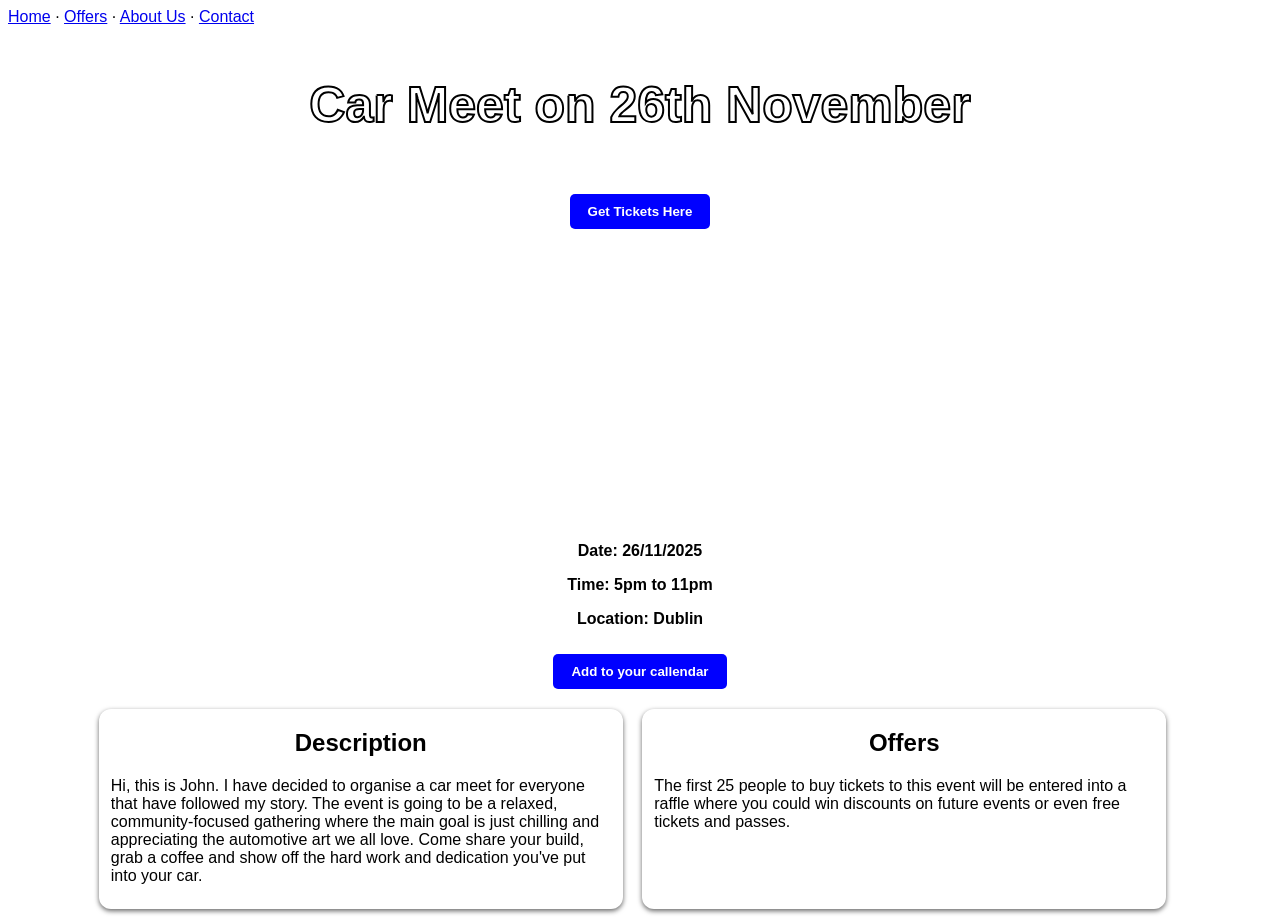
==== events_offers.html @ dd01a152 "Fix website functionality and form validation" ====
<!DOCTYPE html>
<html lang="en">
  <head>
    <meta charset="UTF-8">
    <meta name="viewport" content="width=device-width, initial-scale=1.0">
    <title>Events &amp; Offers</title>

    <style>
      body {
        font-family: Arial, Helvetica, sans-serif;
      }

      button {
        background-color: blue;
        color: white;
        border: none;
        padding: 10px 18px;
        border-radius: 5px;
        margin-top: 10px;
        cursor: pointer;
        font-weight: bold;
        transition: background-color 0.3s ease;
      }

      button:hover {
        background-color: #fca311;
        color: black
      }

      .page-heading {
        height: 450px;
        margin-top: 0px;
        text-align: center;
        background-image: url(https://wallpapercave.com/wp/wp12363799.jpg);
        background-size: cover;
        background-position: center;
      }

      .page-heading-text {
        font-size: 50px;
        font-weight: bold;
        color: white;
        -webkit-text-stroke: 2px black;
      }

      .event-info {
        text-align: center;
      }

      .event-info-text {
        font-size: 16px;
        font-weight: bold;
      }

      .event-description-offer {
        text-align: center;
        margin-top: 20px;
      }

      .description-offer{
        display: inline-block;
        width: 500px;
        height: 200px;
        border-radius: 12px;
        box-shadow: 0px 2px 5px rgba(0, 0, 0, 0.6);
        vertical-align: top;
        margin-right: 15px;
        padding-left: 12px;
        padding-right: 12px;
      }

      .description-offer-text {
        text-align: left;
      }

    </style>

  </head>
  <body>
    <nav><a href="index.html">Home</a> · <a href="pages/offers.html">Offers</a> · <a href="pages/about.html">About Us</a> · <a href="pages/contact.html">Contact</a></nav>
    <!-- Page Heading -->
    <div class="page-heading">
    <p class="page-heading-text">Car Meet on 26th November</p>
    <button class="tickets-button">Get Tickets Here</button>
    </div>

    <!-- Event Information -->
    <div class="event-info">
      <p class="event-info-text">Date: 26/11/2025</p>
      <p class="event-info-text">Time: 5pm to 11pm</p>
      <p class="event-info-text">Location: Dublin</p>
      <button class="callendar-button">Add to your callendar</button>
    </div>

    <!-- Event Description-->
    <div class="event-description-offer">
      <div class="description-offer">
        <h2>Description</h2>
        <p class="description-offer-text">
          Hi, this is John. I have decided to organise a car meet for everyone that have followed my story.
          The event is going to be a relaxed, community-focused gathering where the main goal is just chilling
          and appreciating the automotive art we all love. Come share your build, grab a coffee and show off the
          hard work and dedication you've put into your car.
        </p>
      </div>
      <div class="description-offer">
        <h2>Offers</h2>
        <p class="description-offer-text">
          The first 25 people to buy tickets to this event will be entered into a raffle where you could win
          discounts on future events or even free tickets and passes.
        </p>
      </div>
    </div>

  </body>
</html>
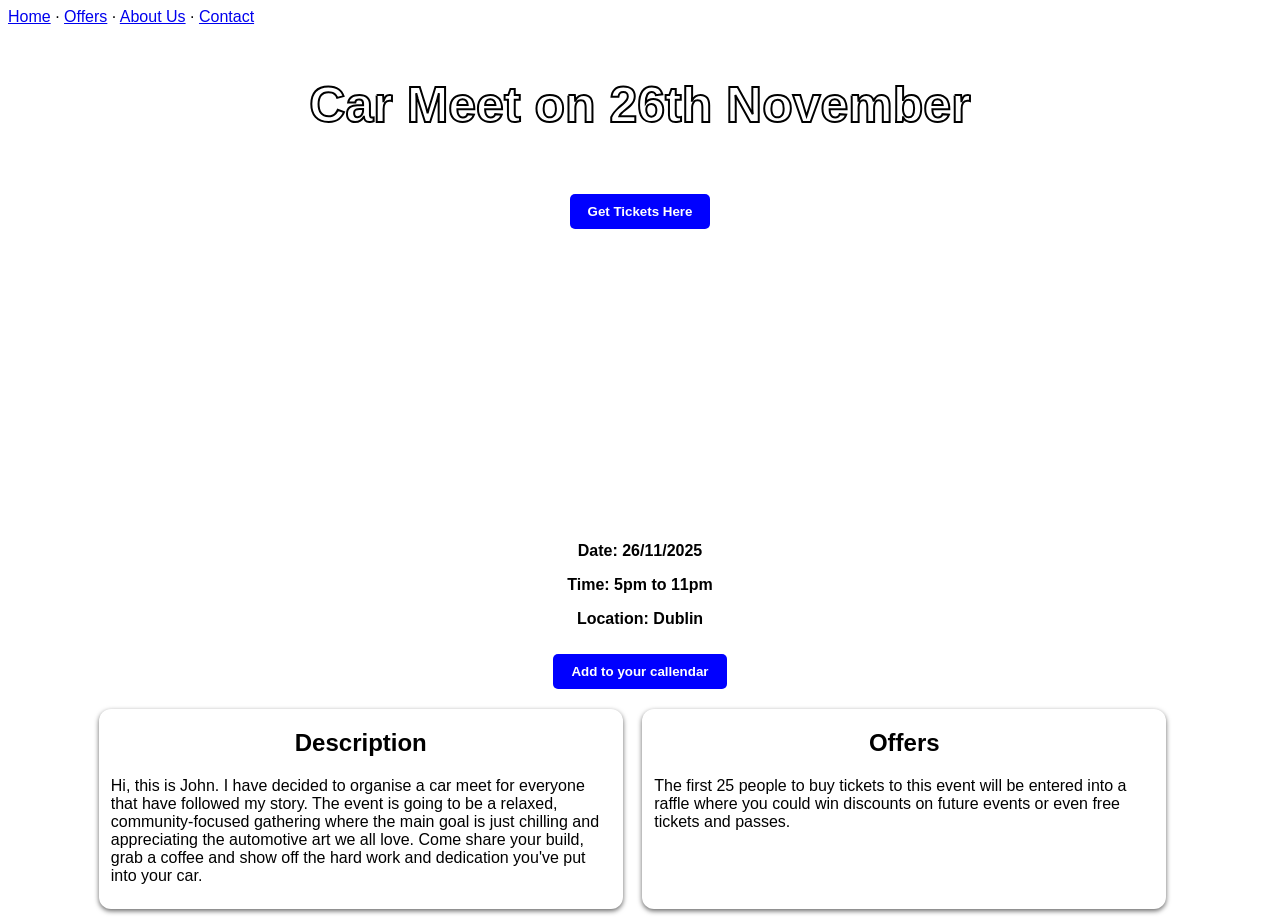
==== commit d044a9ae: "Improve responsive navigation for mobile and tablet" ====
--- a/events_offers.html
+++ b/events_offers.html
@@ -73,11 +73,33 @@
         text-align: left;
       }
 
+      /* This page has its own styles; only adapt its navigation. */
+      @media (max-width: 1024px) {
+        .event-navigation {
+          display: flex;
+          flex-wrap: wrap;
+          align-items: center;
+          gap: 4px 12px;
+        }
+
+        .event-navigation a {
+          display: inline-flex;
+          align-items: center;
+          min-height: 44px;
+          padding: 0 4px;
+          white-space: nowrap;
+        }
+
+        .event-navigation .nav-separator {
+          display: none;
+        }
+      }
+
     </style>
 
   </head>
   <body>
-    <nav><a href="index.html">Home</a> · <a href="pages/offers.html">Offers</a> · <a href="pages/about.html">About Us</a> · <a href="pages/contact.html">Contact</a></nav>
+    <nav class="event-navigation" aria-label="Main navigation"><a href="index.html">Home</a> <span class="nav-separator" aria-hidden="true">·</span> <a href="pages/offers.html">Offers</a> <span class="nav-separator" aria-hidden="true">·</span> <a href="pages/about.html">About Us</a> <span class="nav-separator" aria-hidden="true">·</span> <a href="pages/contact.html">Contact</a></nav>
     <!-- Page Heading -->
     <div class="page-heading">
     <p class="page-heading-text">Car Meet on 26th November</p>
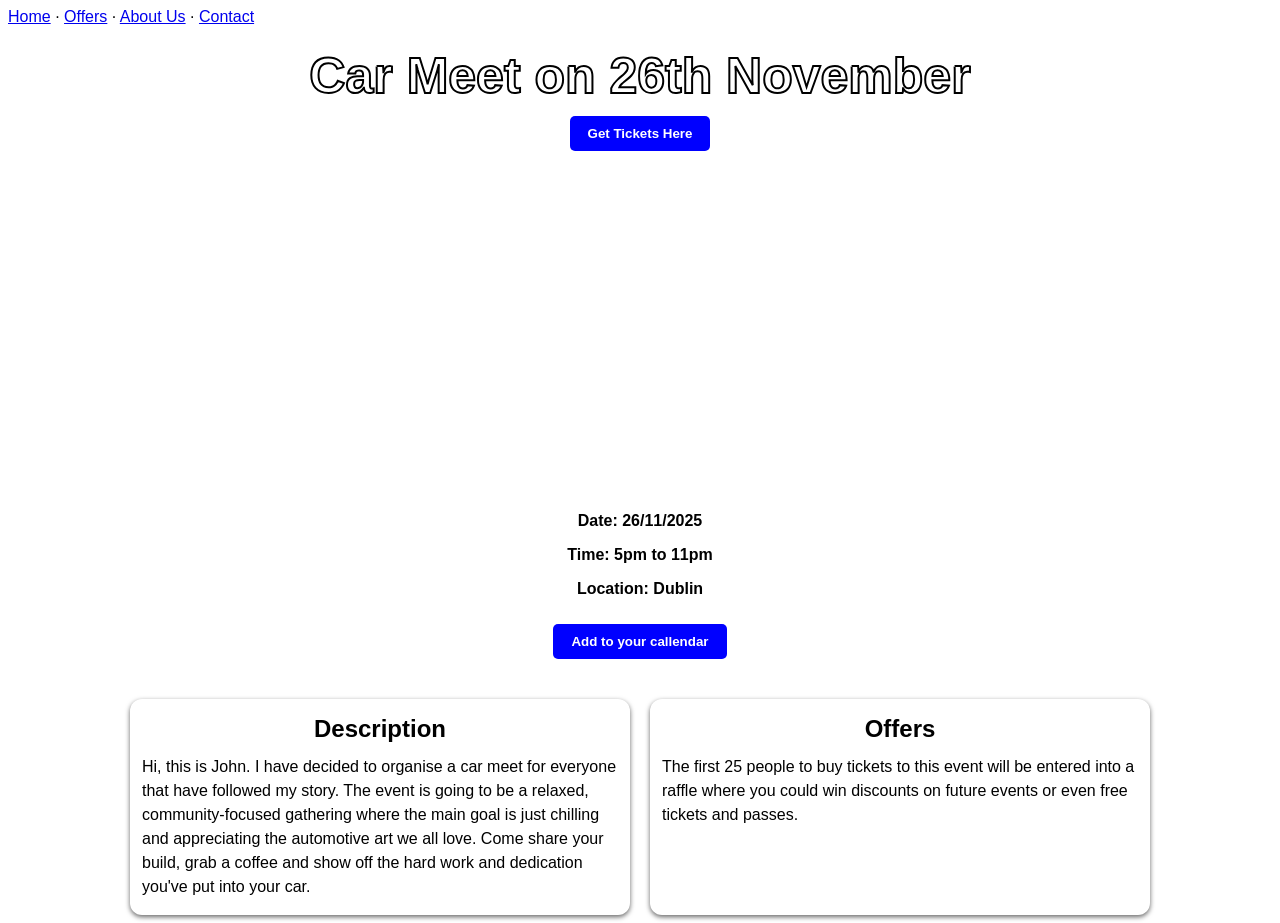
==== commit 9a1c66ec: "Make Events and Offers pages responsive" ====
--- a/events_offers.html
+++ b/events_offers.html
@@ -28,23 +28,30 @@
       }
 
       .page-heading {
-        height: 450px;
+        min-height: 450px;
         margin-top: 0px;
         text-align: center;
         background-image: url(https://wallpapercave.com/wp/wp12363799.jpg);
         background-size: cover;
         background-position: center;
+        box-sizing: border-box;
+        padding: 20px;
       }
 
       .page-heading-text {
-        font-size: 50px;
+        font-size: clamp(1.75rem, 5vw, 3.125rem);
         font-weight: bold;
         color: white;
         -webkit-text-stroke: 2px black;
+        line-height: 1.2;
+        overflow-wrap: anywhere;
+        margin: 0;
       }
 
       .event-info {
         text-align: center;
+        padding: 20px;
+        overflow-wrap: anywhere;
       }
 
       .event-info-text {
@@ -53,24 +60,49 @@
       }
 
       .event-description-offer {
+        display: grid;
+        grid-template-columns: minmax(0, 1fr);
+        gap: 20px;
+        box-sizing: border-box;
+        width: 100%;
+        max-width: 1060px;
+        margin: 20px auto 0;
+        padding: 0 20px;
         text-align: center;
-        margin-top: 20px;
       }
 
-      .description-offer{
-        display: inline-block;
-        width: 500px;
-        height: 200px;
+      .description-offer {
         border-radius: 12px;
         box-shadow: 0px 2px 5px rgba(0, 0, 0, 0.6);
-        vertical-align: top;
-        margin-right: 15px;
-        padding-left: 12px;
-        padding-right: 12px;
+        min-width: 0;
+        box-sizing: border-box;
+        padding: 16px 12px;
+        overflow-wrap: anywhere;
       }
 
       .description-offer-text {
         text-align: left;
+        margin: 0;
+        line-height: 1.5;
+      }
+
+      /* Two event cards share a row when there is enough room. */
+      @media (min-width: 768px) {
+        .event-description-offer {
+          grid-template-columns: repeat(2, minmax(0, 1fr));
+        }
+      }
+
+      .description-offer h2 {
+        margin: 0 0 12px;
+      }
+
+      .page-heading button,
+      .event-info button {
+        box-sizing: border-box;
+        max-width: 100%;
+        white-space: normal;
+        overflow-wrap: anywhere;
       }
 
       /* This page has its own styles; only adapt its navigation. */
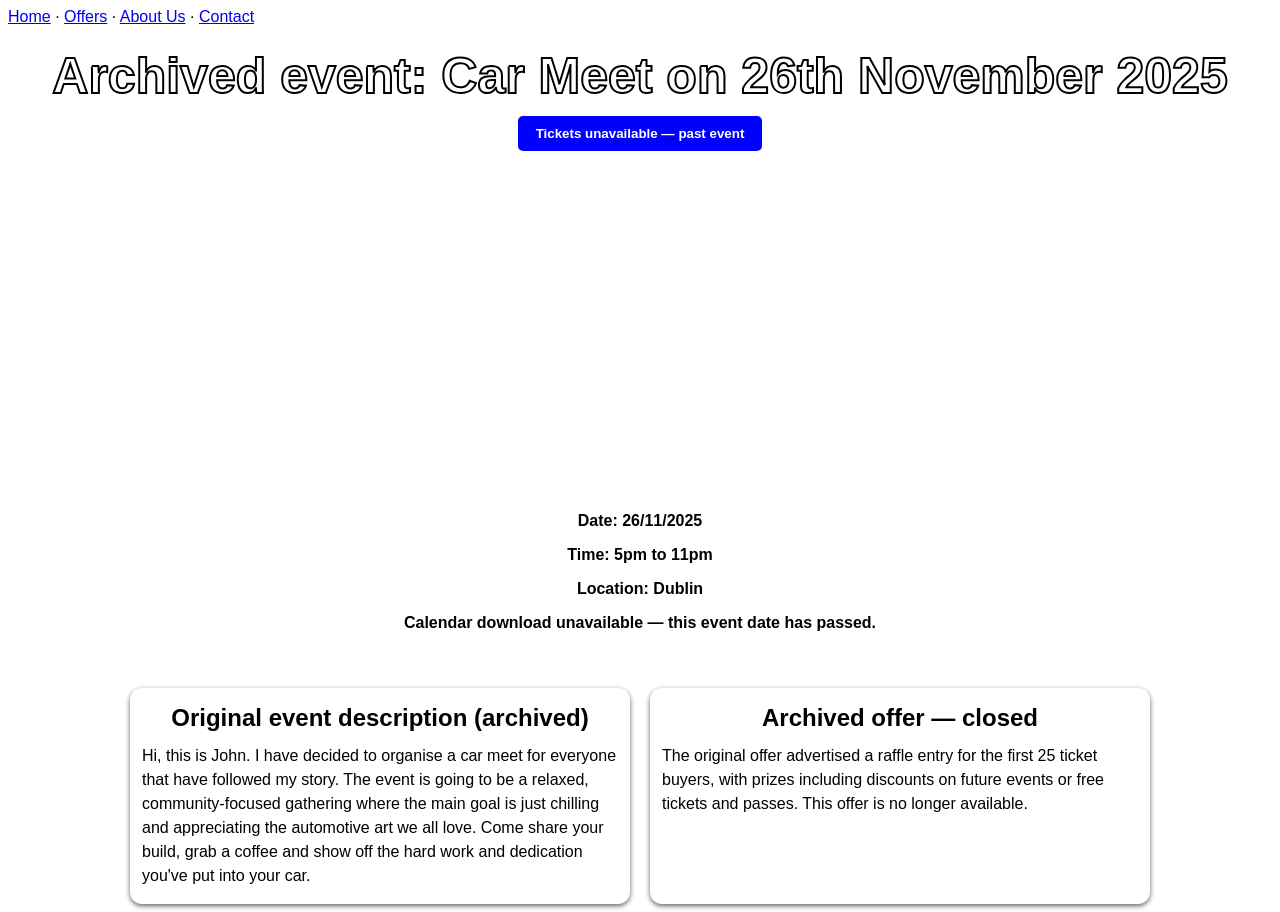
==== commit f6726b97: "Fix inactive event controls and archive past event" ====
--- a/events_offers.html
+++ b/events_offers.html
@@ -10,21 +10,16 @@
         font-family: Arial, Helvetica, sans-serif;
       }
 
-      button {
+      .event-ticket-status {
+        display: inline-block;
         background-color: blue;
         color: white;
         border: none;
         padding: 10px 18px;
         border-radius: 5px;
-        margin-top: 10px;
-        cursor: pointer;
+        margin: 10px 0 0;
         font-weight: bold;
-        transition: background-color 0.3s ease;
-      }
-
-      button:hover {
-        background-color: #fca311;
-        color: black
+        font-size: 13.3333px;
       }
 
       .page-heading {
@@ -97,8 +92,7 @@
         margin: 0 0 12px;
       }
 
-      .page-heading button,
-      .event-info button {
+      .event-ticket-status {
         box-sizing: border-box;
         max-width: 100%;
         white-space: normal;
@@ -134,8 +128,8 @@
     <nav class="event-navigation" aria-label="Main navigation"><a href="index.html">Home</a> <span class="nav-separator" aria-hidden="true">·</span> <a href="pages/offers.html">Offers</a> <span class="nav-separator" aria-hidden="true">·</span> <a href="pages/about.html">About Us</a> <span class="nav-separator" aria-hidden="true">·</span> <a href="pages/contact.html">Contact</a></nav>
     <!-- Page Heading -->
     <div class="page-heading">
-    <p class="page-heading-text">Car Meet on 26th November</p>
-    <button class="tickets-button">Get Tickets Here</button>
+    <h1 class="page-heading-text">Archived event: Car Meet on 26th November 2025</h1>
+    <p class="event-ticket-status">Tickets unavailable — past event</p>
     </div>
 
     <!-- Event Information -->
@@ -143,13 +137,13 @@
       <p class="event-info-text">Date: 26/11/2025</p>
       <p class="event-info-text">Time: 5pm to 11pm</p>
       <p class="event-info-text">Location: Dublin</p>
-      <button class="callendar-button">Add to your callendar</button>
+      <p class="event-info-text">Calendar download unavailable — this event date has passed.</p>
     </div>
 
     <!-- Event Description-->
     <div class="event-description-offer">
       <div class="description-offer">
-        <h2>Description</h2>
+        <h2>Original event description (archived)</h2>
         <p class="description-offer-text">
           Hi, this is John. I have decided to organise a car meet for everyone that have followed my story.
           The event is going to be a relaxed, community-focused gathering where the main goal is just chilling
@@ -158,10 +152,10 @@
         </p>
       </div>
       <div class="description-offer">
-        <h2>Offers</h2>
+        <h2>Archived offer — closed</h2>
         <p class="description-offer-text">
-          The first 25 people to buy tickets to this event will be entered into a raffle where you could win
-          discounts on future events or even free tickets and passes.
+          The original offer advertised a raffle entry for the first 25 ticket buyers, with prizes including
+          discounts on future events or free tickets and passes. This offer is no longer available.
         </p>
       </div>
     </div>
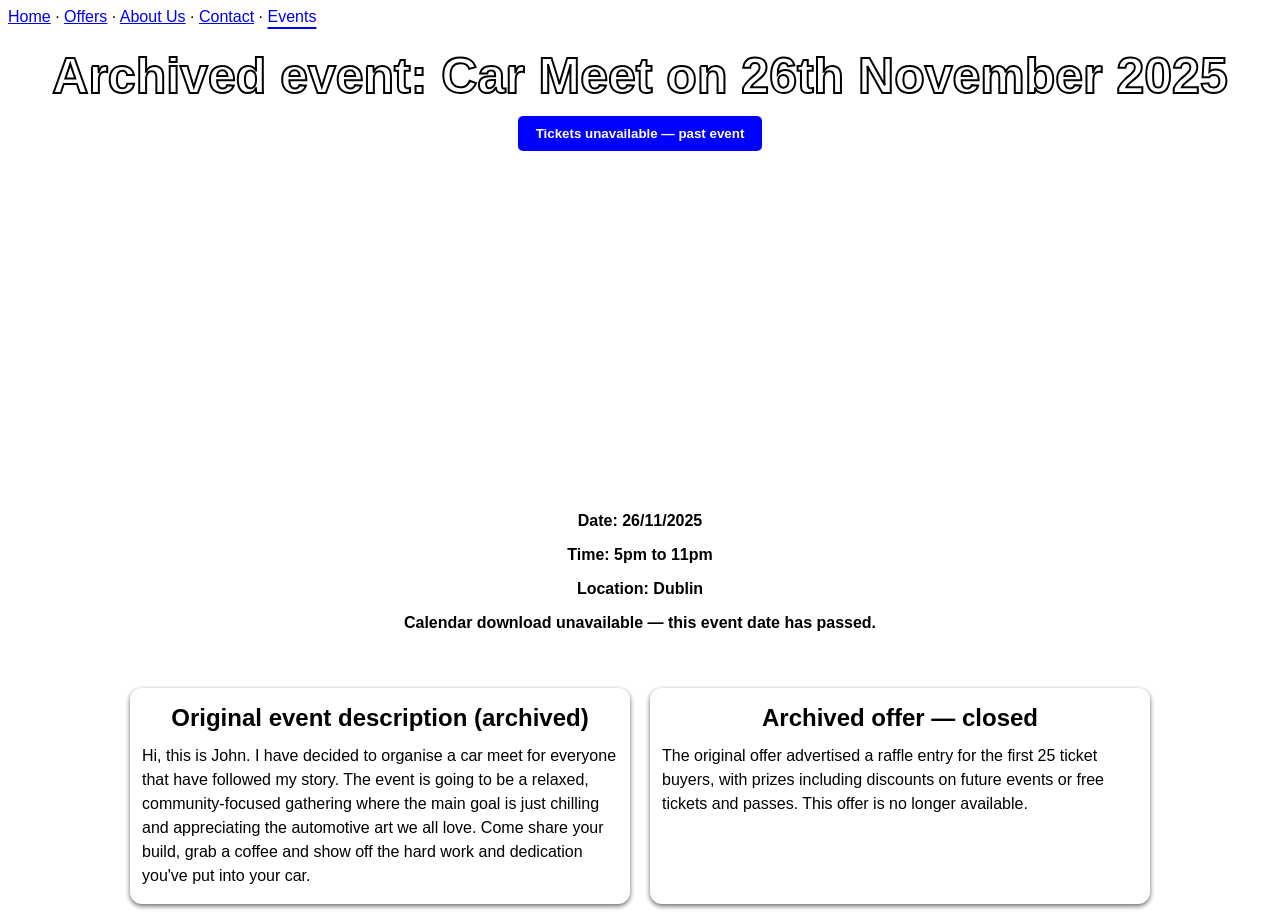
==== commit 3b6664f5: "Improve semantic HTML and accessible navigation" ====
--- a/events_offers.html
+++ b/events_offers.html
@@ -3,11 +3,28 @@
   <head>
     <meta charset="UTF-8">
     <meta name="viewport" content="width=device-width, initial-scale=1.0">
-    <title>Events &amp; Offers</title>
+    <title>Archived Car Meet — 26 November 2025 | Wheels on Fire</title>
 
     <style>
       body {
         font-family: Arial, Helvetica, sans-serif;
+      }
+
+      /* Match keyboard focus styling on pages using the shared stylesheet. */
+      :is(a[href], button, input, select, textarea, [tabindex]):focus-visible {
+        outline: 3px solid #005fcc;
+        outline-offset: 3px;
+        box-shadow: 0 0 0 3px #fff;
+      }
+
+      html {
+        scroll-padding-block: 1rem;
+      }
+
+      @media (forced-colors: active) {
+        :is(a[href], button, input, select, textarea, [tabindex]):focus-visible {
+          outline-color: CanvasText;
+        }
       }
 
       .event-ticket-status {
@@ -121,11 +138,61 @@
         }
       }
 
+
+      /* Skip navigation stays out of the layout until keyboard focus reveals it. */
+      .skip-link {
+        position: fixed;
+        top: 1rem;
+        left: 1rem;
+        z-index: 2000;
+        box-sizing: border-box;
+        width: 1px;
+        height: 1px;
+        padding: 0;
+        overflow: hidden;
+        clip-path: inset(50%);
+        white-space: nowrap;
+        background: #005ce6;
+        color: #fff;
+        border-radius: 5px;
+        font-weight: bold;
+      }
+
+      .skip-link:focus {
+        width: auto;
+        height: auto;
+        max-width: calc(100% - 2rem);
+        padding: 12px 16px;
+        overflow: visible;
+        clip-path: none;
+        white-space: normal;
+      }
+
+      /* Contain child margins without changing their spacing. */
+      #main-content {
+        display: flow-root;
+      }
+
+      /* Keep the full-width landmark's focus indicator inside the viewport. */
+      #main-content:focus-visible {
+        outline-offset: -3px;
+        box-shadow: inset 0 0 0 6px #fff;
+      }
+
+      /* Underlining identifies the current page without relying on colour alone. */
+      a[aria-current="page"] {
+        text-decoration-line: underline;
+        text-decoration-thickness: 2px;
+        text-underline-offset: 5px;
+      }
+
     </style>
 
   </head>
   <body>
-    <nav class="event-navigation" aria-label="Main navigation"><a href="index.html">Home</a> <span class="nav-separator" aria-hidden="true">·</span> <a href="pages/offers.html">Offers</a> <span class="nav-separator" aria-hidden="true">·</span> <a href="pages/about.html">About Us</a> <span class="nav-separator" aria-hidden="true">·</span> <a href="pages/contact.html">Contact</a></nav>
+  <a class="skip-link" href="#main-content">Skip to main content</a>
+    <nav class="event-navigation" aria-label="Main navigation"><a href="index.html">Home</a> <span class="nav-separator" aria-hidden="true">·</span> <a href="pages/offers.html">Offers</a> <span class="nav-separator" aria-hidden="true">·</span> <a href="pages/about.html">About Us</a> <span class="nav-separator" aria-hidden="true">·</span> <a href="pages/contact.html">Contact</a> <span class="nav-separator" aria-hidden="true">·</span> <a href="events_offers.html" aria-current="page">Events</a></nav>
+    <main id="main-content" tabindex="-1">
     <!-- Page Heading -->
     <div class="page-heading">
     <h1 class="page-heading-text">Archived event: Car Meet on 26th November 2025</h1>
@@ -160,5 +227,6 @@
       </div>
     </div>
 
+    </main>
   </body>
 </html>
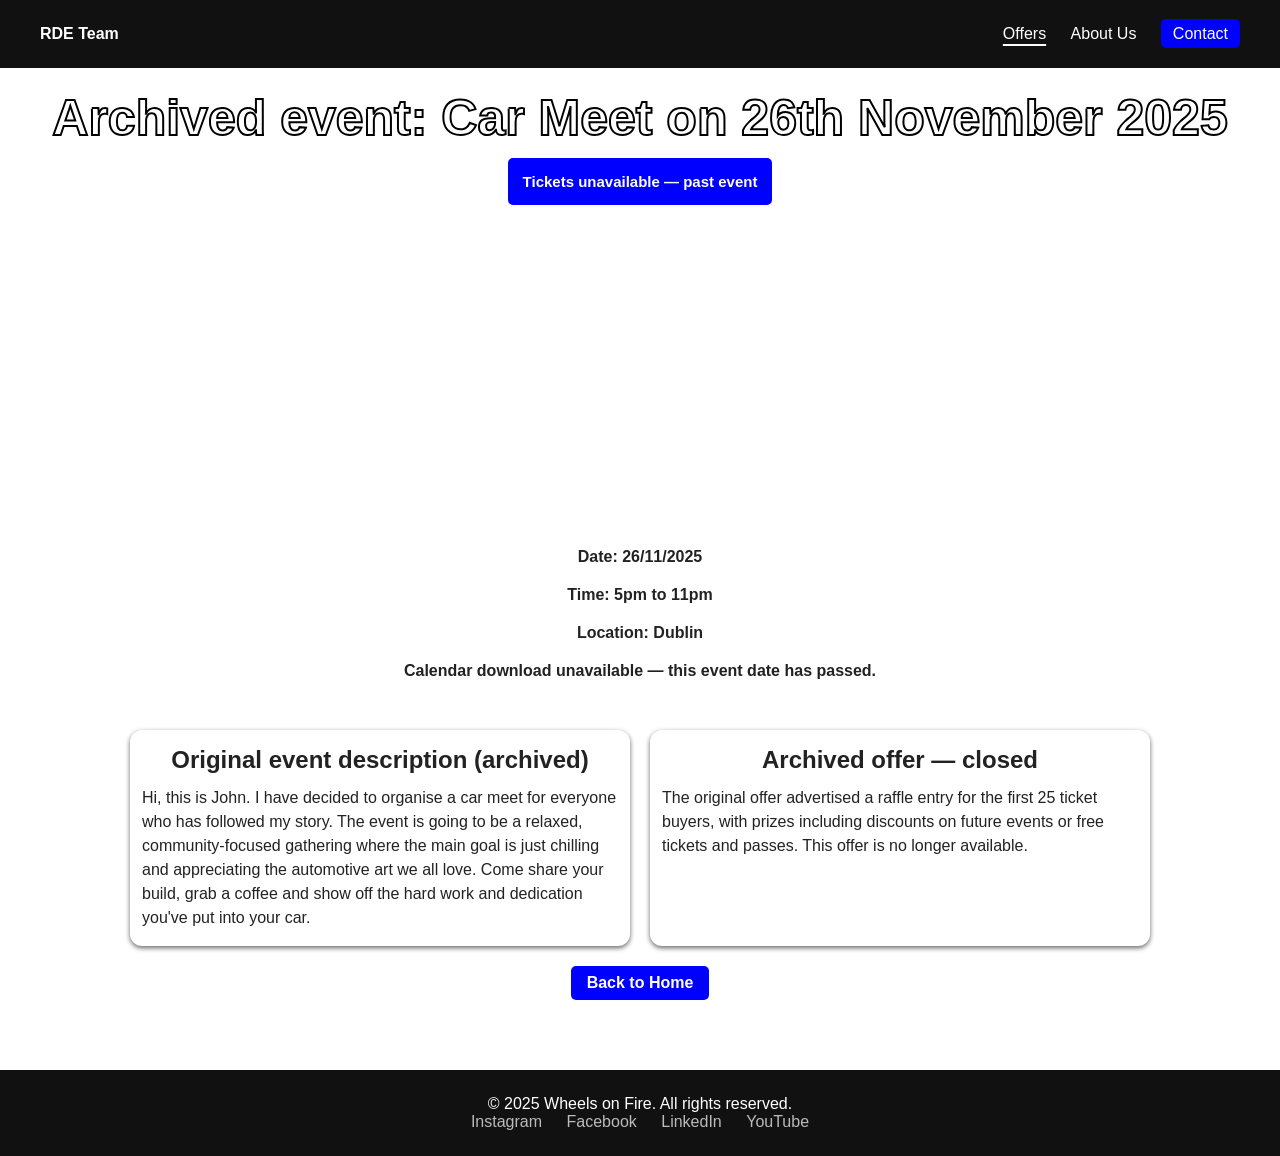
==== commit 04c87700: "Improve page consistency and car search navigation" ====
--- a/events_offers.html
+++ b/events_offers.html
@@ -1,232 +1,18 @@
 <!DOCTYPE html>
 <html lang="en">
-  <head>
-    <meta charset="UTF-8">
-    <meta name="viewport" content="width=device-width, initial-scale=1.0">
-    <title>Archived Car Meet — 26 November 2025 | Wheels on Fire</title>
-
-    <style>
-      body {
-        font-family: Arial, Helvetica, sans-serif;
-      }
-
-      /* Match keyboard focus styling on pages using the shared stylesheet. */
-      :is(a[href], button, input, select, textarea, [tabindex]):focus-visible {
-        outline: 3px solid #005fcc;
-        outline-offset: 3px;
-        box-shadow: 0 0 0 3px #fff;
-      }
-
-      html {
-        scroll-padding-block: 1rem;
-      }
-
-      @media (forced-colors: active) {
-        :is(a[href], button, input, select, textarea, [tabindex]):focus-visible {
-          outline-color: CanvasText;
-        }
-      }
-
-      .event-ticket-status {
-        display: inline-block;
-        background-color: blue;
-        color: white;
-        border: none;
-        padding: 10px 18px;
-        border-radius: 5px;
-        margin: 10px 0 0;
-        font-weight: bold;
-        font-size: 13.3333px;
-      }
-
-      .page-heading {
-        min-height: 450px;
-        margin-top: 0px;
-        text-align: center;
-        background-image: url(https://wallpapercave.com/wp/wp12363799.jpg);
-        background-size: cover;
-        background-position: center;
-        box-sizing: border-box;
-        padding: 20px;
-      }
-
-      .page-heading-text {
-        font-size: clamp(1.75rem, 5vw, 3.125rem);
-        font-weight: bold;
-        color: white;
-        -webkit-text-stroke: 2px black;
-        line-height: 1.2;
-        overflow-wrap: anywhere;
-        margin: 0;
-      }
-
-      .event-info {
-        text-align: center;
-        padding: 20px;
-        overflow-wrap: anywhere;
-      }
-
-      .event-info-text {
-        font-size: 16px;
-        font-weight: bold;
-      }
-
-      .event-description-offer {
-        display: grid;
-        grid-template-columns: minmax(0, 1fr);
-        gap: 20px;
-        box-sizing: border-box;
-        width: 100%;
-        max-width: 1060px;
-        margin: 20px auto 0;
-        padding: 0 20px;
-        text-align: center;
-      }
-
-      .description-offer {
-        border-radius: 12px;
-        box-shadow: 0px 2px 5px rgba(0, 0, 0, 0.6);
-        min-width: 0;
-        box-sizing: border-box;
-        padding: 16px 12px;
-        overflow-wrap: anywhere;
-      }
-
-      .description-offer-text {
-        text-align: left;
-        margin: 0;
-        line-height: 1.5;
-      }
-
-      /* Two event cards share a row when there is enough room. */
-      @media (min-width: 768px) {
-        .event-description-offer {
-          grid-template-columns: repeat(2, minmax(0, 1fr));
-        }
-      }
-
-      .description-offer h2 {
-        margin: 0 0 12px;
-      }
-
-      .event-ticket-status {
-        box-sizing: border-box;
-        max-width: 100%;
-        white-space: normal;
-        overflow-wrap: anywhere;
-      }
-
-      /* This page has its own styles; only adapt its navigation. */
-      @media (max-width: 1024px) {
-        .event-navigation {
-          display: flex;
-          flex-wrap: wrap;
-          align-items: center;
-          gap: 4px 12px;
-        }
-
-        .event-navigation a {
-          display: inline-flex;
-          align-items: center;
-          min-height: 44px;
-          padding: 0 4px;
-          white-space: nowrap;
-        }
-
-        .event-navigation .nav-separator {
-          display: none;
-        }
-      }
-
-
-      /* Skip navigation stays out of the layout until keyboard focus reveals it. */
-      .skip-link {
-        position: fixed;
-        top: 1rem;
-        left: 1rem;
-        z-index: 2000;
-        box-sizing: border-box;
-        width: 1px;
-        height: 1px;
-        padding: 0;
-        overflow: hidden;
-        clip-path: inset(50%);
-        white-space: nowrap;
-        background: #005ce6;
-        color: #fff;
-        border-radius: 5px;
-        font-weight: bold;
-      }
-
-      .skip-link:focus {
-        width: auto;
-        height: auto;
-        max-width: calc(100% - 2rem);
-        padding: 12px 16px;
-        overflow: visible;
-        clip-path: none;
-        white-space: normal;
-      }
-
-      /* Contain child margins without changing their spacing. */
-      #main-content {
-        display: flow-root;
-      }
-
-      /* Keep the full-width landmark's focus indicator inside the viewport. */
-      #main-content:focus-visible {
-        outline-offset: -3px;
-        box-shadow: inset 0 0 0 6px #fff;
-      }
-
-      /* Underlining identifies the current page without relying on colour alone. */
-      a[aria-current="page"] {
-        text-decoration-line: underline;
-        text-decoration-thickness: 2px;
-        text-underline-offset: 5px;
-      }
-
-    </style>
-
-  </head>
-  <body>
+<head>
+  <meta charset="UTF-8">
+  <meta name="viewport" content="width=device-width, initial-scale=1.0">
+  <meta http-equiv="refresh" content="0; url=pages/offers.html">
+  <link rel="canonical" href="pages/offers.html">
+  <link rel="stylesheet" href="css/style.css">
+  <title>Offers Page Moved | Wheels on Fire</title>
+</head>
+<body>
   <a class="skip-link" href="#main-content">Skip to main content</a>
-    <nav class="event-navigation" aria-label="Main navigation"><a href="index.html">Home</a> <span class="nav-separator" aria-hidden="true">·</span> <a href="pages/offers.html">Offers</a> <span class="nav-separator" aria-hidden="true">·</span> <a href="pages/about.html">About Us</a> <span class="nav-separator" aria-hidden="true">·</span> <a href="pages/contact.html">Contact</a> <span class="nav-separator" aria-hidden="true">·</span> <a href="events_offers.html" aria-current="page">Events</a></nav>
-    <main id="main-content" tabindex="-1">
-    <!-- Page Heading -->
-    <div class="page-heading">
-    <h1 class="page-heading-text">Archived event: Car Meet on 26th November 2025</h1>
-    <p class="event-ticket-status">Tickets unavailable — past event</p>
-    </div>
-
-    <!-- Event Information -->
-    <div class="event-info">
-      <p class="event-info-text">Date: 26/11/2025</p>
-      <p class="event-info-text">Time: 5pm to 11pm</p>
-      <p class="event-info-text">Location: Dublin</p>
-      <p class="event-info-text">Calendar download unavailable — this event date has passed.</p>
-    </div>
-
-    <!-- Event Description-->
-    <div class="event-description-offer">
-      <div class="description-offer">
-        <h2>Original event description (archived)</h2>
-        <p class="description-offer-text">
-          Hi, this is John. I have decided to organise a car meet for everyone that have followed my story.
-          The event is going to be a relaxed, community-focused gathering where the main goal is just chilling
-          and appreciating the automotive art we all love. Come share your build, grab a coffee and show off the
-          hard work and dedication you've put into your car.
-        </p>
-      </div>
-      <div class="description-offer">
-        <h2>Archived offer — closed</h2>
-        <p class="description-offer-text">
-          The original offer advertised a raffle entry for the first 25 ticket buyers, with prizes including
-          discounts on future events or free tickets and passes. This offer is no longer available.
-        </p>
-      </div>
-    </div>
-
-    </main>
-  </body>
+  <main id="main-content" class="search-section" tabindex="-1">
+    <h1>Events &amp; Offers</h1>
+    <p>This page has moved. <a href="pages/offers.html">Continue to Events &amp; Offers</a>.</p>
+  </main>
+</body>
 </html>
--- a/css/style.css
+++ b/css/style.css
@@ -0,0 +1,931 @@
+
+* { /* show all elements on the page. */
+  margin: 0;
+  padding: 0;
+  box-sizing: border-box;
+  font-family: "Helvetica Neue", Arial, sans-serif;
+}
+
+/* Main page style */
+body {
+  background-color: white;
+  color: #222;
+  
+}
+
+.logo {
+  font-weight: bold;
+  color: inherit;
+  text-decoration: none;
+    
+}
+
+/* Top navigation bar */
+.navbar {
+  background-color: #111;
+  color: white;
+  display: flex; /*(logo + links) to be aligned horizontally*/
+  justify-content: space-between; /*pushes logo to left and links to right*/
+  align-items: center; /*vertically centers them*/
+  padding: 20px 30px;
+
+  /* STICKY HEADER */
+  position: relative;
+  position: sticky;
+  top: 0;
+  z-index: 1000;/*which element appears on top of which. the z-index number decides how high that layer is*/
+}
+
+/* Links inside navbar */
+.navbar nav a {
+  color: white;
+  text-decoration: none; /* to remove underlines */
+  margin-left: 20px;
+}
+
+/* Contact button in the navbar */
+.contact-btn {
+  background-color: blue;
+  color: white;
+  padding: 6px 12px; /*internal indents to make the button bigger and easier to press*/
+  border-radius: 5px;
+}
+/* Neon button */
+.contact-btn:hover {
+  box-shadow: 0 0 10px #fca311, 0 0 20px #fca311, 0 0 40px #fca311;
+  /*text-shadow: 0 0 10px #fca311, 0 0 20px #fca311, 0 0 40px #fca311;*/
+  transform: scale(1.05); 
+  transition: 0.3s;
+}
+
+/* Big top section with background image */
+.hero {
+  position: relative; /* easily move blocks */
+  min-height: 70vh; /* Keep the usual height, but grow if text needs more room. */
+  padding: 24px 15px;
+  color: white;
+  display: flex; /*enables flexbox layout, so child elements can be easily centered horizontally and vertically*/
+  justify-content: center; /*in flexbox, this centers items horizontally*/
+  align-items: center; /*in flexbox, this centers items vertically*/
+  text-align: center; /*centers the text inside child elements horizontally*/
+ /* VIDEO */
+  overflow: hidden; /*prevents scrollbars if the video is slightly larger than the container*/
+}
+
+.hero-video {
+  position: absolute; /*allows it to fill the hero area*/
+  top: 0;
+  left: 0;
+  width: 100%;
+  height: 100%;
+  /* VIDEO */
+  object-fit: cover;
+  z-index: 0;
+}
+
+/* Text that goes on top of the image */
+.hero-text {
+  position: relative;
+  min-width: 0;
+  max-width: 100%;
+  overflow-wrap: anywhere;
+  z-index: 2; /*puts the text on top of the darkening*/
+}
+
+.hero .primary-btn {
+  max-width: 100%;
+}
+
+@media (max-width: 1024px) {
+  .hero .primary-btn {
+    min-height: 44px;
+    padding-block: 12px;
+  }
+}
+
+/* Dark shade over the background image */
+.hero-overlay {
+  position: absolute;
+  top: 0;
+  left: 0;
+  right: 0;
+  bottom: 0;
+  background-color: rgba(0, 0, 0, 0.4);
+  /* VIDEO */
+  z-index: 1;
+}
+
+/* Button in the hero section */
+.primary-btn {
+  display: inline-block;
+  text-decoration: none;
+  font-size: 15px;
+  background-color: blue;
+  color: white;
+  border: none;
+  padding: 10px 18px;
+  border-radius: 5px;
+  margin-top: 10px;
+  cursor: pointer;
+  font-weight: bold;
+  transition: background-color 0.3s ease;
+}
+
+.primary-btn:hover { background-color: #fca311; color: black}
+
+/* Section for search filters */
+.search-section {
+  text-align: center;
+  padding: 30px 10px;
+}
+
+/* Group of dropdowns and button */
+.filters {
+  display: flex; /* puts them in a row */
+  justify-content: center;
+  align-items: flex-end;
+  flex-wrap: wrap; /* if the screen is narrow, elements will move to a new line*/
+  gap: 10px;
+  margin-top: 10px;
+}
+
+/* Keep collection controls within the available width. */
+#car-filters .filter-field,
+#car-filters select,
+#car-filters > button {
+  min-width: 0;
+  max-width: 100%;
+}
+
+.filter-field {
+  text-align: left;
+}
+
+.filter-field select {
+  display: block;
+  width: 100%;
+  min-height: 44px;
+}
+
+.filter-note {
+  margin-top: 12px;
+  color: #555;
+  font-size: 0.9rem;
+  line-height: 1.5;
+}
+
+/* Style for dropdowns and button */
+select, .search-btn {
+  padding: 10px; /*adds space inside the element (between text and the border).This makes buttons and dropdowns look bigger and easier to click*/
+  border: 1px solid #ccc; /*draws a thin gray border around the element*/
+  border-radius: 6px;
+}
+
+/* Search button */
+.search-btn {
+  background-color: blue;
+  color: white;
+  border: none; /*removes the border we added earlier (1px solid #ccc)*/
+  cursor: pointer; /*when you move the mouse over the button, the cursor changes to a hand icon, which tells users, “you can click this”*/
+  transition: 0.3s;
+}
+.search-btn:hover {
+  transform: scale(1.1); /*scales the image up by 10%, giving a subtle “zoom-in” effect on hover*/
+  opacity: 1; /*makes the image fully opaque when hovered, making it visually pop*/
+  background-color: #fca311;
+  box-shadow: 0 4px 15px rgba(0,0,0,0.3);
+}
+
+/* Section with car brand logos */
+.brands {
+  display: grid;
+  grid-template-columns: repeat(auto-fit, minmax(150px, 1fr));
+  /*repeat() – repeats a pattern for the columns; 
+  auto-fit – automatically fits as many columns as will fit in the container width. If the container is wide, more columns appear; if it’s narrow, fewer columns;
+  150px → the minimum width of a column. It won’t shrink below 150px.
+  1fr → the maximum width, which is 1 fraction of the available space. This makes the columns stretch evenly across the container*/
+  gap: 20px; /*adds 15 pixels of space between the grid items, both horizontally and vertically*/
+  padding: 40px; /*adds space inside the container around the grid. This ensures the logos aren’t flush with the edges*/
+  text-align: center; /*centers the content inside each grid item*/
+  background-color: #f8f8f8; /* subtle background to make logos stand out */
+  border-radius: 15px; /* rounded container for a soft look */
+}
+
+.brand {
+  background-color: white; /*white colour background*/
+  padding: 20px; /*space inside, logos dont touch edges*/
+  border-radius: 12px;
+  box-shadow: 0 4px 12px rgba(0, 0, 0, 0.1);
+  transition: transform 0.3s, box-shadow 0.3s;
+}
+
+/* Each logo */
+.brand img {
+  max-height: 150px;
+  max-width: 100px;
+  opacity: 0.9; /*makes the image slightly transparent. This is a subtle visual effect to make it less “harsh” on the page*/
+  transition: transform 0.3s, opacity 0.3s, filters 0.3s;
+  filter: grayscale(20%);/*subtle grayscale to unnify colours*/
+}
+
+.brand:hover {
+  transform: translateY(-3px); /*lifts the box slightly*/
+  box-shadow: 0 10px 20px rgba(0, 0, 0, 0.2);
+}
+
+.brand img:hover {
+  transform: scale(1.1); /*scales the image up by 10%, giving a subtle “zoom-in” effect on hover*/
+  opacity: 1; /*makes the image fully opaque when hovered, making it visually pop*/
+  filter: grayscale(0%); /*full colour on hover*/
+}
+
+/* Cars list section */
+.cars {
+  background-color: #f9f9f9;
+  text-align: center;
+  padding: 40px 20px;
+}
+
+/* Grid for car cards */
+.car-grid {
+  display: grid;
+  grid-template-columns: repeat(auto-fit, minmax(250px, 1fr));
+  gap: 20px;
+  margin-top: 20px;
+}
+
+/* Each car card box */
+.car-card {
+  min-width: 0; /* Allow cards to shrink inside their grid tracks. */
+  background-color: white;
+  border-radius: 10px;
+  box-shadow: 0 4px 10px rgba(0, 0, 0, 0.1); /*adds a soft shadow under the card
+    0 → horizontal offset (no shift sideways)
+    4px → vertical offset (shadow falls downwards)
+    10px → blur radius (softens the shadow)
+    0.1 → color of the shadow with 10% opacity*/
+  overflow: hidden; /*ensures that anything inside the card that goes beyond its borders (like images or text) is clipped*/
+}
+
+/* Car image */
+.car-card img {
+  display: block; /* Remove the inline-image baseline gap. */
+  width: 100%; /*the image will stretch to fill the entire width of its parent container (.car-card). This ensures the image aligns perfectly with the card edges*/
+  height: 180px;
+  object-fit: cover; /*the image fills the container without distortion*/
+}
+
+/* Car name and info */
+.car-card h3,
+.car-card p {
+  padding-inline: 12px;
+  overflow-wrap: anywhere;
+}
+
+.car-card h3 {
+  margin: 10px 0 5px; /*10px → top margin: space above the car name.
+    0 → right and left margins: no extra horizontal space.
+    5px → bottom margin: small space between the car name and the paragraph below*/
+}
+
+.car-card p {
+  color: #555;
+  margin-bottom: 15px;
+}
+
+/* Footer (bottom of page) */
+footer {
+  background-color: #111;
+  color: white;
+  text-align: center;
+  padding: 25px 10px;
+  margin-top: 70px;
+  
+}
+
+/* Social links */
+footer .socials a,
+footer .socials span {
+  color: #bbb;
+  text-decoration: none; /*removes the default underline from links, making them look cleaner*/
+  margin: 0 10px; /*adds horizontal space of 10px on the left and right of each link*/
+}
+
+/* Keep the collection anchor below the existing sticky navigation. */
+#collection {
+  scroll-margin-top: 160px;
+}
+
+/* Add breathing room to the root scroll padding that clears the sticky header. */
+.car-card,
+#car-results {
+  scroll-margin-top: 1rem;
+}
+
+.field-error {
+  display: block;
+  color: #a40000;
+}
+
+[aria-invalid="true"] {
+  border-color: #a40000;
+}
+
+footer .socials a:hover {
+  color: white;
+}
+
+/*Butoon Go Back in About page*/
+
+.nav-back-home-btn nav {
+  display: flex;             /* enable flexbox */
+  justify-content: center;   /* center horizontally */
+  margin-top: 20px;          /* optional spacing above */
+}
+
+.back-home-btn {
+  background-color: blue;
+  color: white;
+  border: none;
+  padding: 8px 16px;        /* smaller button if needed */
+  border-radius: 5px;
+  cursor: pointer;
+  font-weight: bold;          /* fixed from 'solid' to bold */
+  text-decoration: none;      /* remove underline just in case */
+  transition: 0.3s;
+}
+
+.back-home-btn:hover {
+  background-color: #005ce6; /* highlight on hover */
+  transform: scale(1.05);
+}
+
+/* START ABOUT SEC */
+.bio {
+  background-color: white; /* soft light background for contrast */
+  padding: 60px 20px;      
+  display: flex;
+  justify-content: center;
+}
+
+.bio-text {
+  max-width: 800px;           /* limit width for readability */
+  text-align: center;         /* center headings and text */
+  font-family: 'Arial', sans-serif;
+  line-height: 1.8;           /* improves readability */           
+}
+
+.bio-text h1 {
+  font-size: 2.5rem;
+  color: blue;            
+  margin-bottom: 20px;
+  text-transform: uppercase;
+  letter-spacing: 2px;        /* spacing between letters */
+}
+
+.bio-text p {
+  font-size: 1.1rem;
+  color: #555;
+}
+
+.bio-text p br {
+  line-height: 1.5em;         /* improves spacing between paragraphs */
+}
+/* STOP BIO SEC */
+
+/* START CONTACT PAGE */
+.contact-container {
+  background: white;
+  padding: 40px 30px;
+  border-radius: 12px;
+  box-shadow: 0 8px 25px rgba(0, 0, 0, 0.1);
+  max-width: 500px;
+  width: 100%;
+  margin: 40px auto;
+}
+
+.contact-header h1 {
+  text-align: center;
+  color: #333;
+  margin-bottom: 10px;
+}
+
+.contact-header h2 {
+  text-align: center;
+  color: #555;
+  font-weight: 400;
+  margin-bottom: 30px;
+}
+
+.contact-form form {
+  display: flex;
+  flex-direction: column;
+}
+
+.form-group {
+  margin-bottom: 20px;
+}
+
+label {
+  display: block;
+  margin-bottom: 6px;
+  font-weight: 600;
+  color: #555;
+}
+
+input,
+textarea {
+  width: 100%;
+  padding: 12px 15px;
+  border: 1px solid #ccc;
+  border-radius: 8px;
+  font-size: 16px;
+  transition: all 0.3s;
+}
+
+#ContactForm textarea {
+  resize: vertical;
+}
+
+.form-button {
+  text-align: center;
+}
+
+.submit-btn {
+  background: #005ce6;
+  color: white;
+  padding: 15px 30px;
+  font-size: 16px;
+  font-weight: 600;
+  border: none;
+  border-radius: 8px;
+  cursor: pointer;
+  transition: background 0.3s, transform 0.2s;
+}
+
+.submit-btn:hover,
+.submit-btn:focus-visible {
+  background: #004bbd;
+  color: #fff;
+  transform: translateY(-2px);
+}
+
+.submit-btn:active {
+  background: #003b95;
+  color: #fff;
+}
+
+/* Contact layout on phones and tablets; retain the desktop form styles. */
+@media (max-width: 1024px) {
+  .contact-container {
+    width: calc(100% - 40px);
+    overflow-wrap: anywhere;
+  }
+
+  #ContactForm > * {
+    min-width: 0;
+  }
+
+  #ContactForm input,
+  #ContactForm select,
+  #ContactForm textarea,
+  #ContactForm button {
+    min-width: 0;
+    max-width: 100%;
+    min-height: 44px;
+  }
+
+  #ContactForm select {
+    width: 100%;
+    font-size: 16px;
+  }
+
+  /* Replace the existing line-break spacing without changing the markup. */
+  #ContactForm br {
+    display: none;
+  }
+
+  #ContactForm label:not(:first-child) {
+    margin-top: 20px;
+  }
+
+  .contact-container #contact-note {
+    margin-bottom: 20px;
+  }
+
+  #ContactForm .field-error,
+  .contact-container #contact-note,
+  #ContactForm #contact-status {
+    line-height: 1.5;
+  }
+
+  #ContactForm #contact-status:not(:empty) {
+    margin-top: 16px;
+  }
+}
+
+/* OFFERS SECTION */
+body {
+  font-family: Arial, Helvetica, sans-serif;
+}
+
+button {
+  background-color: blue;
+  color: white;
+  border: none;
+  padding: 15px 15px;
+  border-radius: 5px;
+  margin-top: 10px;
+  cursor: pointer;
+  font-weight: bold;
+  transition: background-color 0.3s ease;
+  font-size: 15px;
+  
+}
+
+button:hover {
+  background-color: #fca311;
+  color: black
+}
+
+.page-heading {
+  min-height: 450px;
+  margin-top: 0px;
+  text-align: center;
+  background-image: url(https://wallpapercave.com/wp/wp12363799.jpg);
+  background-size: cover;
+  background-position: center;
+  box-sizing: border-box;
+  padding: 20px;
+}
+
+.page-heading-text {
+  font-size: clamp(1.75rem, 5vw, 3.125rem);
+  font-weight: bold;
+  color: white;
+  -webkit-text-stroke: 2px black;
+  line-height: 1.2;
+  overflow-wrap: anywhere;
+  margin: 0;
+}
+
+
+.content-bg,
+.content-bg > * {
+  margin: 0; /* Remove all default margins */
+  background-color: #f9f9f9;  
+}
+
+.event-info {
+  text-align: center;
+  padding: 20px;
+  overflow-wrap: anywhere;
+}
+
+.event-info-text {
+  font-size: 16px;
+  font-weight: bold;
+  padding: 10px;
+  
+}
+
+.event-description-offer {
+  display: grid;
+  grid-template-columns: minmax(0, 1fr);
+  gap: 20px;
+  box-sizing: border-box;
+  width: 100%;
+  max-width: 1060px;
+  margin: 20px auto 0;
+  padding: 0 20px;
+  text-align: center;
+}
+
+.description-offer {
+  border-radius: 12px;
+  box-shadow: 0px 2px 5px rgba(0, 0, 0, 0.6);
+  min-width: 0;
+  box-sizing: border-box;
+  padding: 16px 12px;
+  overflow-wrap: anywhere;
+}
+
+.description-offer-text {
+  text-align: left;
+  margin: 0;
+  line-height: 1.5;
+}
+
+/* Two event cards share a row when there is enough room. */
+@media (min-width: 768px) {
+  .event-description-offer {
+    grid-template-columns: repeat(2, minmax(0, 1fr));
+  }
+}
+
+.description-offer h2 {
+  margin: 0 0 12px;
+}
+
+.event-ticket-status {
+  display: inline-block;
+  background-color: blue;
+  color: white;
+  padding: 15px;
+  border-radius: 5px;
+  margin: 10px 0 0;
+  font-weight: bold;
+  font-size: 15px;
+}
+
+.event-ticket-status,
+.page-heading button,
+.event-info button {
+  box-sizing: border-box;
+  max-width: 100%;
+  white-space: normal;
+  overflow-wrap: anywhere;
+}
+
+/*  Responsive on different devices */
+/* Keep navigation visible and easy to tap on phones and tablets. */
+@media (max-width: 1024px) {
+  .navbar {
+    flex-wrap: wrap;
+    row-gap: 8px;
+  }
+
+  .navbar nav {
+    display: flex;
+    flex-wrap: wrap;
+    align-items: center;
+    justify-content: flex-end;
+    row-gap: 4px;
+    max-width: 100%;
+  }
+
+  .navbar .logo,
+  .navbar nav a {
+    display: inline-flex;
+    align-items: center;
+    justify-content: center;
+    min-height: 44px;
+  }
+
+  .navbar nav a {
+    white-space: nowrap;
+  }
+}
+
+/* Mobile devices (width < 600px) */
+@media (max-width: 600px) {
+
+  /* Navbar becomes stacked */
+  .navbar {
+    flex-direction: column;
+    text-align: center;
+    padding: 15px;
+  }
+
+  .navbar nav {
+    width: 100%;
+    justify-content: center;
+    gap: 4px 8px;
+  }
+
+  .navbar nav a {
+    margin: 0;
+    padding: 8px 12px;
+  }
+
+  /* Hero */
+  .hero {
+    min-height: 55vh;
+  }
+
+  .hero-text h1 {
+    font-size: 1.6rem;
+  }
+
+  /* Filters stack vertically */
+  .filters {
+    flex-direction: column;
+    width: 100%;
+    align-items: center;
+  }
+
+  select,
+  .search-btn {
+    width: 100%;
+    max-width: 300px;
+  }
+
+  #car-filters .filter-field,
+  #car-filters > button {
+    width: 100%;
+    max-width: 300px;
+  }
+
+  #car-filters > button {
+    margin-top: 0; /* The form's gap provides consistent spacing. */
+  }
+
+  #car-filters > button:hover {
+    transform: none; /* Avoid enlarging full-width buttons beyond the screen. */
+  }
+
+  /* Car grid becomes 1 column */
+  .car-grid {
+    grid-template-columns: minmax(0, 1fr);
+  }
+
+  /* Brands grid tighter */
+  .brands {
+    padding: 20px;
+    grid-template-columns: repeat(auto-fit, minmax(120px, 1fr));
+  }
+
+  .brand img {
+    max-height: 120px;
+    max-width: 80px;
+  }
+
+  /* Bio section font size */
+  .bio-text h1 {
+    font-size: 1.8rem;
+  }
+
+  .bio-text p {
+    font-size: 1rem;
+  }
+
+  /* Contact form width */
+  .contact-container {
+    padding: 20px;
+    margin: 20px auto;
+  }
+
+  #ContactForm button {
+    width: 100%;
+  }
+}
+
+/* Tablets (width between 600px and 1024px) */
+@media (min-width: 600px) and (max-width: 1024px) {
+
+  .navbar {
+    padding: 18px 25px;
+  }
+
+  /* Hero */
+  .hero {
+    min-height: 65vh;
+  }
+  .hero-text h1 {
+    font-size: 2rem;
+  }
+
+  /* Filters spaced evenly */
+  .filters {
+    gap: 15px;
+  }
+
+  /* Car grid = 2 columns */
+  .car-grid {
+    grid-template-columns: repeat(2, minmax(0, 1fr));
+  }
+
+  /* Brands grid moderate size */
+  .brand img {
+    max-height: 140px;
+    max-width: 100px;
+  }
+
+  /* Contact form */
+  .contact-container {
+    max-width: 600px;
+  }
+
+  /* Bio */
+  .bio-text p {
+    font-size: 1.05rem;
+  }
+}
+
+/* Desktop screens (width > 1024px) */
+@media (min-width: 1024px) {
+
+  .navbar {
+    padding: 25px 40px;
+  }
+
+  /* Hero */
+  .hero-text h1 {
+    font-size: 2.5rem;
+  }
+
+  /* Car grid = 3-4 columns depending on width */
+  .car-grid {
+    grid-template-columns: repeat(auto-fit, minmax(250px, 1fr));
+  }
+
+  /* Brands nice spacing */
+  .brands {
+    padding: 50px;
+  }
+
+  .brand img {
+    max-height: 150px;
+    max-width: 110px;
+  }
+
+  /* Bio */
+  .bio-text h1 {
+    font-size: 2.6rem;
+  }
+}
+
+
+
+
+
+/* Leave room for the sticky header when keyboard focus scrolls into view. */
+html {
+  scroll-padding-block: 10rem 1rem;
+}
+
+:is(a[href], button, input, select, textarea, [tabindex]) {
+  scroll-margin-block: 1rem;
+}
+
+/* White inner ring and blue outer outline work on light and dark surfaces.
+   Follow hover rules so decorative shadows cannot hide keyboard focus. */
+:is(a[href], button, input, select, textarea, [tabindex]):focus-visible {
+  outline: 3px solid #005fcc;
+  outline-offset: 3px;
+  box-shadow: 0 0 0 3px #fff;
+}
+
+/* A wrapped header must not cover controls on small or zoomed viewports. */
+@media (max-width: 600px), (max-height: 500px) {
+  .navbar {
+    position: static;
+  }
+
+  html {
+    scroll-padding-block: 1rem;
+  }
+}
+
+@media (forced-colors: active) {
+  :is(a[href], button, input, select, textarea, [tabindex]):focus-visible {
+    outline-color: CanvasText;
+  }
+}
+
+/* Skip navigation stays out of the layout until keyboard focus reveals it. */
+.skip-link {
+  position: fixed;
+  top: 1rem;
+  left: 1rem;
+  z-index: 2000;
+  box-sizing: border-box;
+  width: 1px;
+  height: 1px;
+  padding: 0;
+  overflow: hidden;
+  clip-path: inset(50%);
+  white-space: nowrap;
+  background: #005ce6;
+  color: #fff;
+  border-radius: 5px;
+  font-weight: bold;
+}
+
+.skip-link:focus {
+  width: auto;
+  height: auto;
+  max-width: calc(100% - 2rem);
+  padding: 12px 16px;
+  overflow: visible;
+  clip-path: none;
+  white-space: normal;
+}
+
+/* Contain child margins without changing their spacing. */
+#main-content {
+  display: flow-root;
+}
+
+/* Keep the full-width landmark's focus indicator inside the viewport. */
+#main-content:focus-visible {
+  outline-offset: -3px;
+  box-shadow: inset 0 0 0 6px #fff;
+}
+
+/* Underlining identifies the current page without relying on colour alone. */
+.navbar a[aria-current="page"] {
+  text-decoration-line: underline;
+  text-decoration-thickness: 2px;
+  text-underline-offset: 5px;
+}
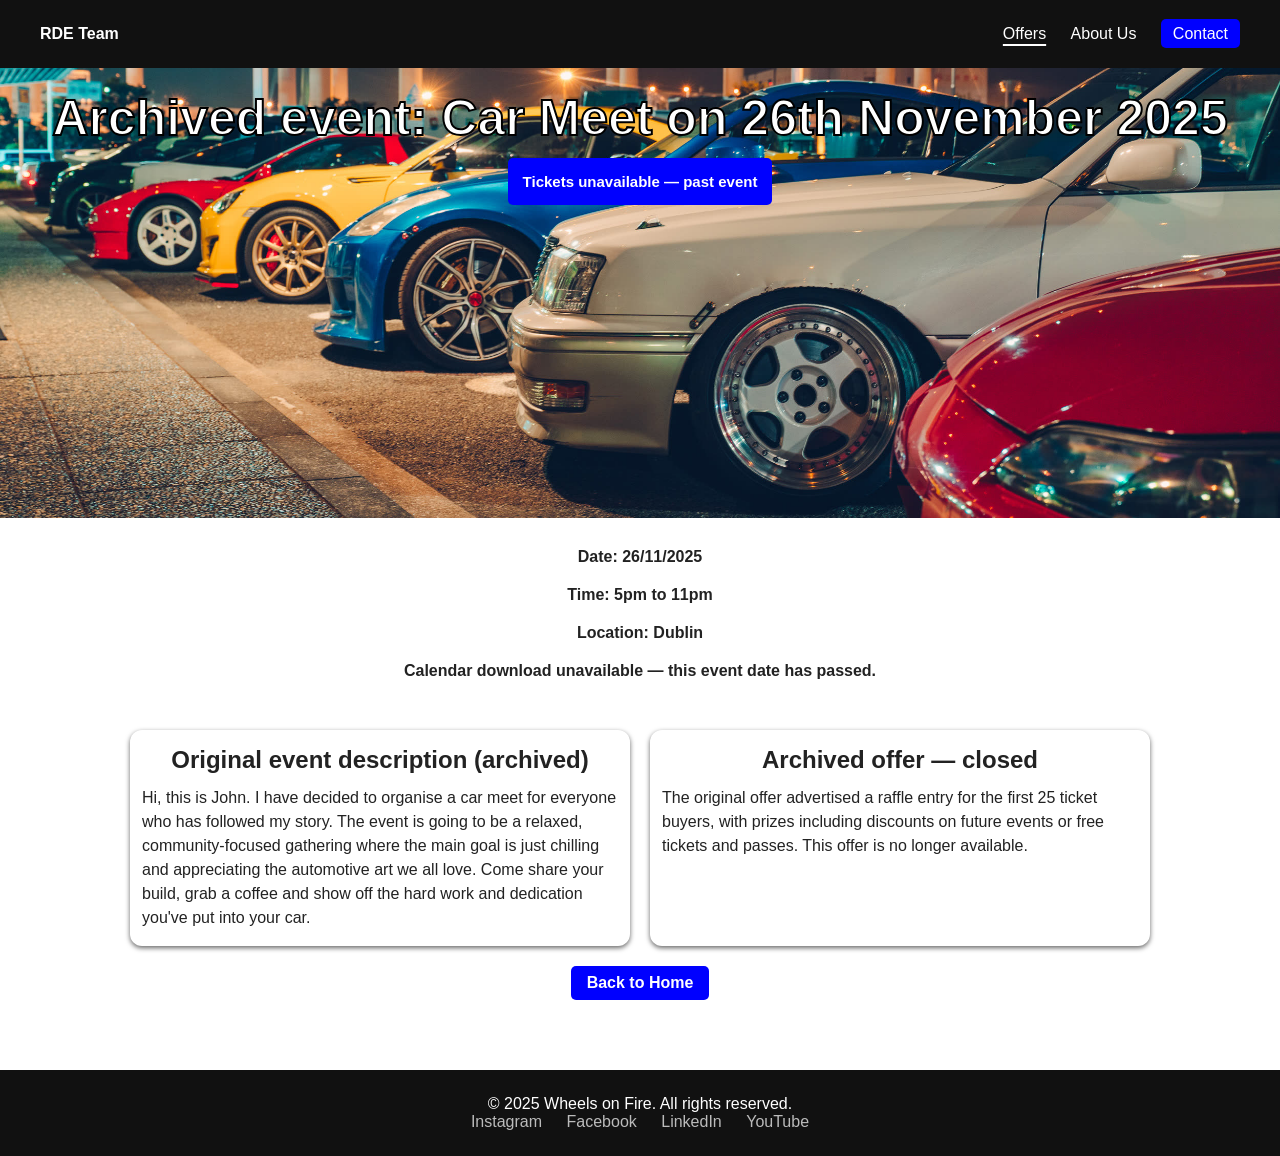
==== commit 6061efa6: "Complete final QA fixes and accessibility improvements" ====
--- a/events_offers.html
+++ b/events_offers.html
@@ -7,6 +7,7 @@
   <link rel="canonical" href="pages/offers.html">
   <link rel="stylesheet" href="css/style.css">
   <title>Offers Page Moved | Wheels on Fire</title>
+  <link rel="icon" type="image/svg+xml" href="media/favicon.svg">
 </head>
 <body>
   <a class="skip-link" href="#main-content">Skip to main content</a>
--- a/css/style.css
+++ b/css/style.css
@@ -177,7 +177,7 @@
 /* Style for dropdowns and button */
 select, .search-btn {
   padding: 10px; /*adds space inside the element (between text and the border).This makes buttons and dropdowns look bigger and easier to click*/
-  border: 1px solid #ccc; /*draws a thin gray border around the element*/
+  border: 1px solid #767676; /* Matches contact fields with 4.54:1 contrast against white. */
   border-radius: 6px;
 }
 
@@ -221,6 +221,9 @@
 
 /* Each logo */
 .brand img {
+  width: 100%;
+  height: auto;
+  object-fit: contain;
   max-height: 150px;
   max-width: 100px;
   opacity: 0.9; /*makes the image slightly transparent. This is a subtle visual effect to make it less “harsh” on the page*/
@@ -256,6 +259,9 @@
 
 /* Each car card box */
 .car-card {
+  width: 100%;
+  max-width: 460px; /* Keep filtered results from becoming panoramic image strips. */
+  justify-self: center;
   min-width: 0; /* Allow cards to shrink inside their grid tracks. */
   background-color: white;
   border-radius: 10px;
@@ -437,7 +443,7 @@
 textarea {
   width: 100%;
   padding: 12px 15px;
-  border: 1px solid #ccc;
+  border: 1px solid #767676;
   border-radius: 8px;
   font-size: 16px;
   transition: all 0.3s;
@@ -475,6 +481,25 @@
   color: #fff;
 }
 
+/* Consistent form spacing at every viewport size. */
+#ContactForm label:not(:first-child) {
+  margin-top: 20px;
+}
+
+.contact-container #contact-note {
+  margin-bottom: 20px;
+}
+
+#ContactForm .field-error,
+.contact-container #contact-note,
+#ContactForm #contact-status {
+  line-height: 1.5;
+}
+
+#ContactForm #contact-status:not(:empty) {
+  margin-top: 16px;
+}
+
 /* Contact layout on phones and tablets; retain the desktop form styles. */
 @media (max-width: 1024px) {
   .contact-container {
@@ -500,28 +525,6 @@
     font-size: 16px;
   }
 
-  /* Replace the existing line-break spacing without changing the markup. */
-  #ContactForm br {
-    display: none;
-  }
-
-  #ContactForm label:not(:first-child) {
-    margin-top: 20px;
-  }
-
-  .contact-container #contact-note {
-    margin-bottom: 20px;
-  }
-
-  #ContactForm .field-error,
-  .contact-container #contact-note,
-  #ContactForm #contact-status {
-    line-height: 1.5;
-  }
-
-  #ContactForm #contact-status:not(:empty) {
-    margin-top: 16px;
-  }
 }
 
 /* OFFERS SECTION */
@@ -552,7 +555,7 @@
   min-height: 450px;
   margin-top: 0px;
   text-align: center;
-  background-image: url(https://wallpapercave.com/wp/wp12363799.jpg);
+  background-image: url("../media/offers-background.jpg");
   background-size: cover;
   background-position: center;
   box-sizing: border-box;
@@ -929,3 +932,22 @@
   text-decoration-thickness: 2px;
   text-underline-offset: 5px;
 }
+
+/* Respect reduced motion for decorative effects; retain colours and focus rings. */
+@media (prefers-reduced-motion: reduce) {
+  *,
+  *::before,
+  *::after {
+    transition: none !important;
+  }
+
+  .contact-btn:hover,
+  #car-filters > button:hover,
+  .brand:hover,
+  .brand img:hover,
+  .back-home-btn:hover,
+  .submit-btn:hover,
+  .submit-btn:focus-visible {
+    transform: none;
+  }
+}
